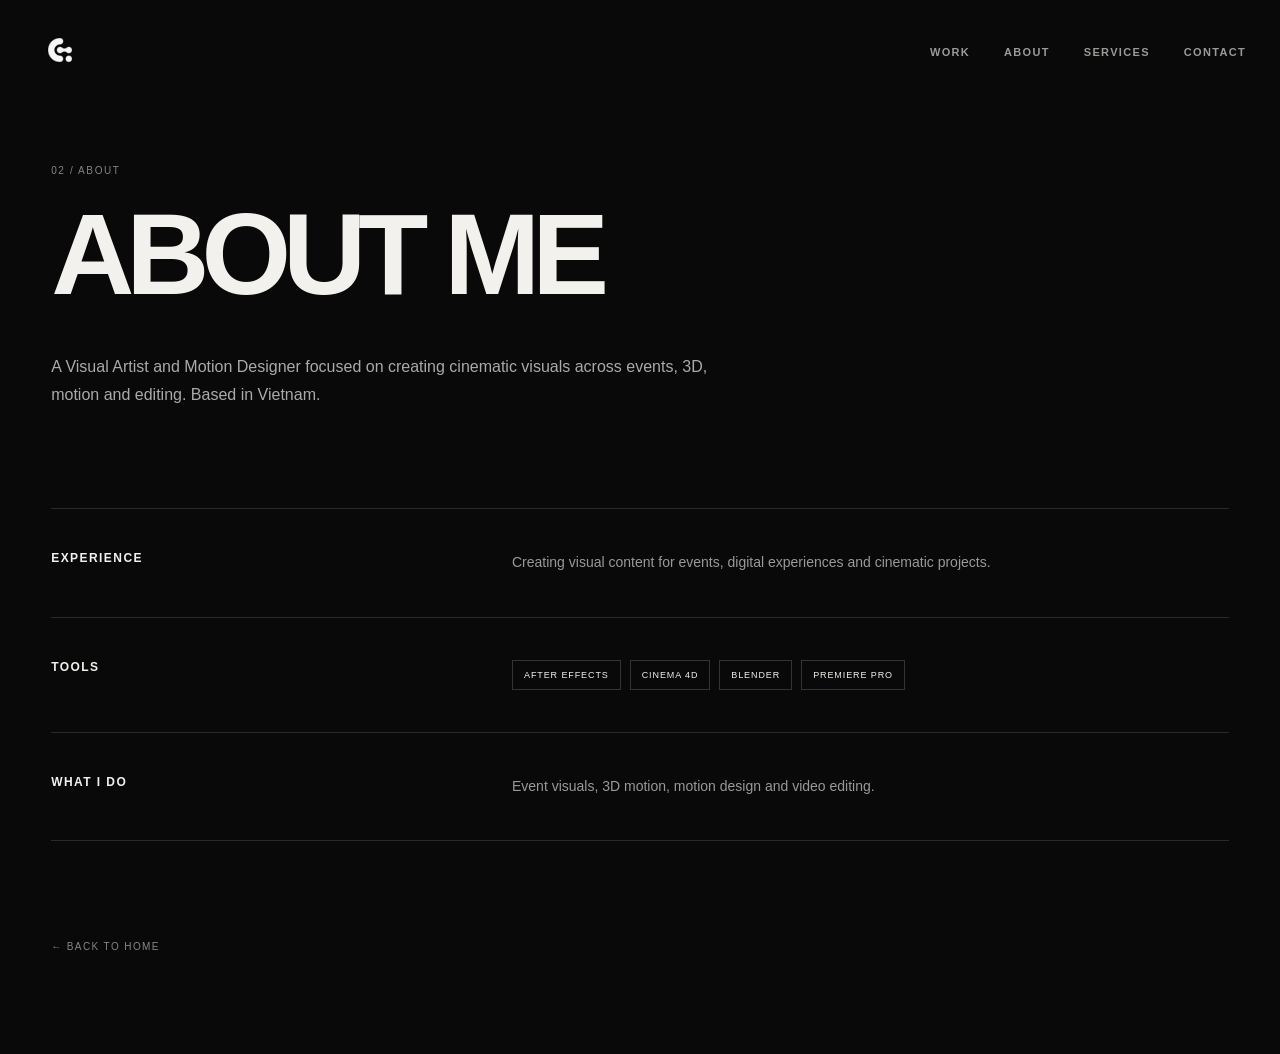
==== about.html @ a2da8839 "Update portfolio" ====
<!DOCTYPE html>
<html lang="en">
<head>
  <meta charset="UTF-8">
  <meta name="viewport" content="width=device-width, initial-scale=1.0">
  <title>About — Visual Artist</title>
  <link rel="stylesheet" href="style.css">
</head>
<body class="inner-page">
  <header class="nav">
    <a href="index.html"><img class="logo" src="assets/logo.png" alt="Logo"></a>
    <nav>
      <a href="index.html#work">WORK</a><a href="about.html">ABOUT</a><a href="services.html">SERVICES</a><a href="contact.html">CONTACT</a>
    </nav>
  </header>
  <main class="page-main">
    <div class="page-kicker">02 / ABOUT</div>
    <h1 class="page-title">ABOUT ME</h1>
    <p class="page-intro">A Visual Artist and Motion Designer focused on creating cinematic visuals across events, 3D, motion and editing. Based in Vietnam.</p>
    <div class="detail-list">
      <section class="detail-row">
        <h2>EXPERIENCE</h2>
        <p>Creating visual content for events, digital experiences and cinematic projects.</p>
      </section>
      <section class="detail-row">
        <h2>TOOLS</h2>
        <div class="tag-list"><span>AFTER EFFECTS</span><span>CINEMA 4D</span><span>BLENDER</span><span>PREMIERE PRO</span></div>
      </section>
      <section class="detail-row">
        <h2>WHAT I DO</h2>
        <p>Event visuals, 3D motion, motion design and video editing.</p>
      </section>
    </div>
    <a class="back-home" href="index.html">← BACK TO HOME</a>
  </main>
</body>
</html>
---- style.css ----
*{box-sizing:border-box;margin:0;padding:0}

:root{
  --bg:#090909;
  --fg:#f2f1ed;
  --muted:#858585;
  --line:#292929;
}

html{scroll-behavior:smooth}

body{
  background:var(--bg);
  color:var(--fg);
  font-family:Inter,Arial,sans-serif;
  overflow-x:hidden;
  cursor:default;
}

a{color:inherit;text-decoration:none;cursor:pointer}
button{font:inherit;color:inherit;background:none;border:0;cursor:pointer}

.noise{
  position:fixed;
  inset:0;
  pointer-events:none;
  z-index:100;
  opacity:.045;
  background-image:url("data:image/svg+xml,%3Csvg xmlns='http://www.w3.org/2000/svg'%3E%3Cfilter id='n'%3E%3CfeTurbulence type='fractalNoise' baseFrequency='.9' numOctaves='3' stitchTiles='stitch'/%3E%3C/filter%3E%3Crect width='100%25' height='100%25' filter='url(%23n)'/%3E%3C/svg%3E");
}

/* NAV — no CƯỜNG logo */
.nav{
  height:90px;
  padding:0 4vw;
  position:absolute;
  top:0;
  left:0;
  width:100%;
  z-index:20;
  display:flex;
  justify-content:flex-end;
  align-items:center;
}

.nav nav{
  display:flex;
  gap:34px;
  font-size:11px;
  font-weight:600;
  letter-spacing:.12em;
}

.nav nav a{
  opacity:.65;
  transition:opacity .25s ease;
}

.nav nav a:hover{opacity:1}

/* HERO */
.hero{
  min-height:100vh;
  padding:150px 4vw 55px;
  display:flex;
  flex-direction:column;
  justify-content:space-between;
  position:relative;
  overflow:hidden;
}

.hero-copy{
  position:relative;
  z-index:2;
}

.eyebrow{
  font-size:10px;
  letter-spacing:.16em;
  color:var(--muted);
  font-weight:600;
}

/*
  IMPORTANT:
  The three words have their own rows and generous line-height.
  VISUAL remains outline, but its stroke no longer crosses MAKE or MOVE.
*/
.hero-title{
  margin-top:48px;
  display:flex;
  flex-direction:column;
  align-items:flex-start;
  width:max-content;
  font-size:clamp(74px,12.5vw,185px);
  font-weight:800;
  letter-spacing:-.075em;
  line-height:.88;
}

.hero-title span{
  display:block;
  white-space:nowrap;
}

.hero-solid{
  color:var(--fg);
  -webkit-text-stroke:0;
  text-stroke:0;
}

.hero-outline{
  color:transparent;
  -webkit-text-stroke:1px rgba(242,241,237,.82);
  text-stroke:1px rgba(242,241,237,.82);
  margin-top:2px;
  margin-bottom:2px;
}

.hero-note{
  margin-top:48px;
  font-size:13px;
  color:#aaa;
  max-width:350px;
  line-height:1.6;
}

.hero-meta{
  display:flex;
  justify-content:space-between;
  font-size:10px;
  letter-spacing:.14em;
  color:var(--muted);
  position:relative;
  z-index:2;
}

.hero-shape{
  position:absolute;
  width:45vw;
  height:45vw;
  max-width:700px;
  max-height:700px;
  border:1px solid #333;
  border-radius:50%;
  right:-8vw;
  top:20%;
  animation:spin 20s linear infinite;
}

.hero-shape:after{
  content:"";
  position:absolute;
  inset:14%;
  border:1px solid #252525;
  border-radius:50%;
}

@keyframes spin{
  to{transform:rotate(360deg)}
}

/* FULL-WIDTH CONTINUOUS MARQUEE */
.ticker{
  width:100%;
  overflow:hidden;
  border-top:1px solid var(--line);
  border-bottom:1px solid var(--line);
  white-space:nowrap;
  padding:18px 0;
  font-size:12px;
  font-weight:600;
  letter-spacing:.13em;
}

.ticker-track{
  display:inline-flex;
  align-items:center;
  gap:20px;
  min-width:max-content;
  animation:tickerMove 22s linear infinite;
}

.ticker i{
  color:#555;
  font-style:normal;
}

@keyframes tickerMove{
  from{transform:translateX(0)}
  to{transform:translateX(-50%)}
}

/* CONTENT */
.section{padding:130px 4vw}

.section-head{
  display:flex;
  justify-content:space-between;
  border-bottom:1px solid var(--line);
  padding-bottom:18px;
  margin-bottom:45px;
  font-size:10px;
  color:var(--muted);
  letter-spacing:.1em;
}

.projects{
  display:grid;
  grid-template-columns:1fr 1fr;
  gap:80px 25px;
}

.project-large,.project-wide{grid-column:1/-1}

.project{cursor:pointer}

.project-media{
  height:55vh;
  position:relative;
  overflow:hidden;
  display:flex;
  align-items:center;
  justify-content:center;
  transition:transform .8s cubic-bezier(.2,.7,.2,1);
}

.project:not(.project-large):not(.project-wide) .project-media{height:70vh}

.project-media span{
  font-size:10px;
  letter-spacing:.15em;
  color:#666;
}

.project-media b{
  position:absolute;
  top:20px;
  right:20px;
  font-size:11px;
  color:#888;
}

.p1{background:radial-gradient(circle at 70% 30%,#333,#111 55%)}
.p2{background:linear-gradient(135deg,#202020,#090909)}
.p3{background:radial-gradient(circle,#292929,#0d0d0d 65%)}
.p4{background:linear-gradient(120deg,#090909,#303030)}

.project:hover .project-media{transform:scale(.985)}

.project-info{
  display:flex;
  justify-content:space-between;
  gap:20px;
  padding-top:15px;
  border-top:1px solid var(--line);
}

.project-info h2{font-size:13px}
.project-info p{font-size:10px;color:var(--muted);text-transform:uppercase}

/* ABOUT */
.about{border-top:1px solid var(--line)}

.about-grid{
  display:grid;
  grid-template-columns:1.4fr 1fr;
  gap:10vw;
}

.about h2,.contact h2{
  font-size:clamp(55px,8vw,120px);
  line-height:.88;
  letter-spacing:-.07em;
}

.about h2 span,.contact h2 span{
  color:transparent;
  -webkit-text-stroke:1px var(--fg);
  text-stroke:1px var(--fg);
}

.about-copy p{
  font-size:16px;
  line-height:1.7;
  color:#aaa;
  max-width:480px;
  margin-bottom:22px;
}

.skills{
  display:flex;
  flex-wrap:wrap;
  gap:8px;
  margin-top:40px;
}

.skills span{
  border:1px solid #333;
  padding:9px 11px;
  font-size:9px;
  letter-spacing:.1em;
}

/* CONTACT */
.contact{
  min-height:85vh;
  display:flex;
  flex-direction:column;
  justify-content:space-between;
  border-top:1px solid var(--line);
}

.contact h2{margin-top:70px}

.email{
  font-size:clamp(20px,3vw,42px);
  width:max-content;
  border-bottom:1px solid #777;
  padding-bottom:8px;
}

/* MODAL */
.project-modal{
  position:fixed;
  inset:0;
  background:#080808;
  z-index:150;
  transform:translateY(100%);
  transition:transform .7s cubic-bezier(.77,0,.18,1);
  overflow:auto;
  padding:100px 4vw;
}

.project-modal.open{transform:translateY(0)}

.modal-close{
  position:fixed;
  right:4vw;
  top:30px;
  font-size:10px;
  letter-spacing:.1em;
}

.modal-content{max-width:1200px;margin:auto}

.modal-title{
  font-size:clamp(50px,8vw,120px);
  letter-spacing:-.07em;
  margin:30px 0 50px;
}

.modal-media{
  height:60vh;
  background:#151515;
  display:flex;
  align-items:center;
  justify-content:center;
  color:#555;
  font-size:10px;
}

.modal-description{
  max-width:600px;
  color:#999;
  line-height:1.7;
  margin-top:25px;
}

footer{
  border-top:1px solid var(--line);
  padding:25px 4vw;
  display:flex;
  justify-content:space-between;
  font-size:9px;
  color:#777;
  letter-spacing:.1em;
}

/* INNER PAGES */
.inner-page .nav{position:fixed;inset:0 0 auto 0;height:auto;padding:24px 34px;justify-content:space-between;background:none;mix-blend-mode:difference}
.inner-page .nav>a{display:block}
.inner-page .logo{width:52px;height:52px;object-fit:contain}
.inner-page .page-main{min-height:100vh;padding:165px 4vw 100px}
.inner-page .page-kicker{font-size:10px;letter-spacing:.16em;color:var(--muted);margin-bottom:28px}
.inner-page .page-title{font-size:clamp(58px,9vw,135px);line-height:.88;letter-spacing:-.07em;font-weight:800}
.inner-page .page-intro{max-width:680px;margin:48px 0 100px;color:#aaa;font-size:16px;line-height:1.7}
.inner-page .detail-list{border-top:1px solid var(--line)}
.inner-page .detail-row{display:grid;grid-template-columns:1fr 2fr;gap:8vw;padding:42px 0;border-bottom:1px solid var(--line)}
.inner-page .detail-row h2{font-size:12px;letter-spacing:.12em;font-weight:600}
.inner-page .detail-row p{max-width:650px;color:#999;line-height:1.7;font-size:14px}
.inner-page .tag-list{display:flex;flex-wrap:wrap;gap:9px}
.inner-page .tag-list span{border:1px solid #333;padding:9px 11px;font-size:9px;letter-spacing:.1em}
.inner-page .service-list{margin-top:100px;border-top:1px solid var(--line)}
.inner-page .service-item{display:grid;grid-template-columns:70px 1fr 1fr;gap:4vw;padding:42px 0;border-bottom:1px solid var(--line);align-items:start}
.inner-page .service-item .number{font-size:10px;color:#666}
.inner-page .service-item h2{font-size:22px;font-weight:500}
.inner-page .service-item p{color:#999;line-height:1.7;font-size:14px}
.inner-page .contact-links{margin-top:100px;border-top:1px solid var(--line)}
.inner-page .contact-link{display:flex;justify-content:space-between;padding:28px 0;border-bottom:1px solid var(--line);font-size:12px;letter-spacing:.12em}
.inner-page .contact-link span:last-child{color:#777}
.inner-page .contact-cta{display:inline-block;margin-top:90px;font-size:clamp(32px,6vw,90px);line-height:1;border-bottom:1px solid #777;padding-bottom:12px}
.inner-page .back-home{display:inline-block;margin-top:100px;color:var(--muted);font-size:10px;letter-spacing:.14em}

@media(max-width:700px){
  .inner-page .nav{height:auto;padding:18px}
  .inner-page .nav nav{display:flex;gap:14px;font-size:8px}
  .inner-page .logo{width:44px;height:44px}
  .inner-page .page-main{padding:130px 18px 70px}
  .inner-page .page-intro{margin:36px 0 70px;font-size:14px}
  .inner-page .detail-row,.inner-page .service-item{grid-template-columns:1fr;gap:18px;padding:32px 0}
  .inner-page .service-list,.inner-page .contact-links{margin-top:70px}
  .inner-page .contact-cta,.inner-page .back-home{margin-top:70px}
}

/* MOBILE */
@media(max-width:700px){
  .nav{height:70px}
  .nav nav{display:none}

  .hero{
    padding-top:120px;
  }

  .hero-title{
    font-size:21.5vw;
    line-height:.9;
    margin-top:35px;
  }

  .hero-outline{
    -webkit-text-stroke:.8px rgba(242,241,237,.82);
  }

  .hero-shape{
    width:90vw;
    height:90vw;
    top:35%;
    right:-35%;
  }

  .section{padding:90px 5vw}
  .projects{display:block}
  .project{margin-bottom:60px}
  .project-media,
  .project:not(.project-large):not(.project-wide) .project-media{height:58vh}

  .project-info{display:block}
  .project-info p{margin-top:8px}

  .about-grid{display:block}
  .about h2{margin-bottom:60px}

  .contact{min-height:75vh}
  .contact h2{font-size:15vw}
  .email{font-size:7vw}

  footer{
    gap:20px;
    flex-wrap:wrap;
  }
}
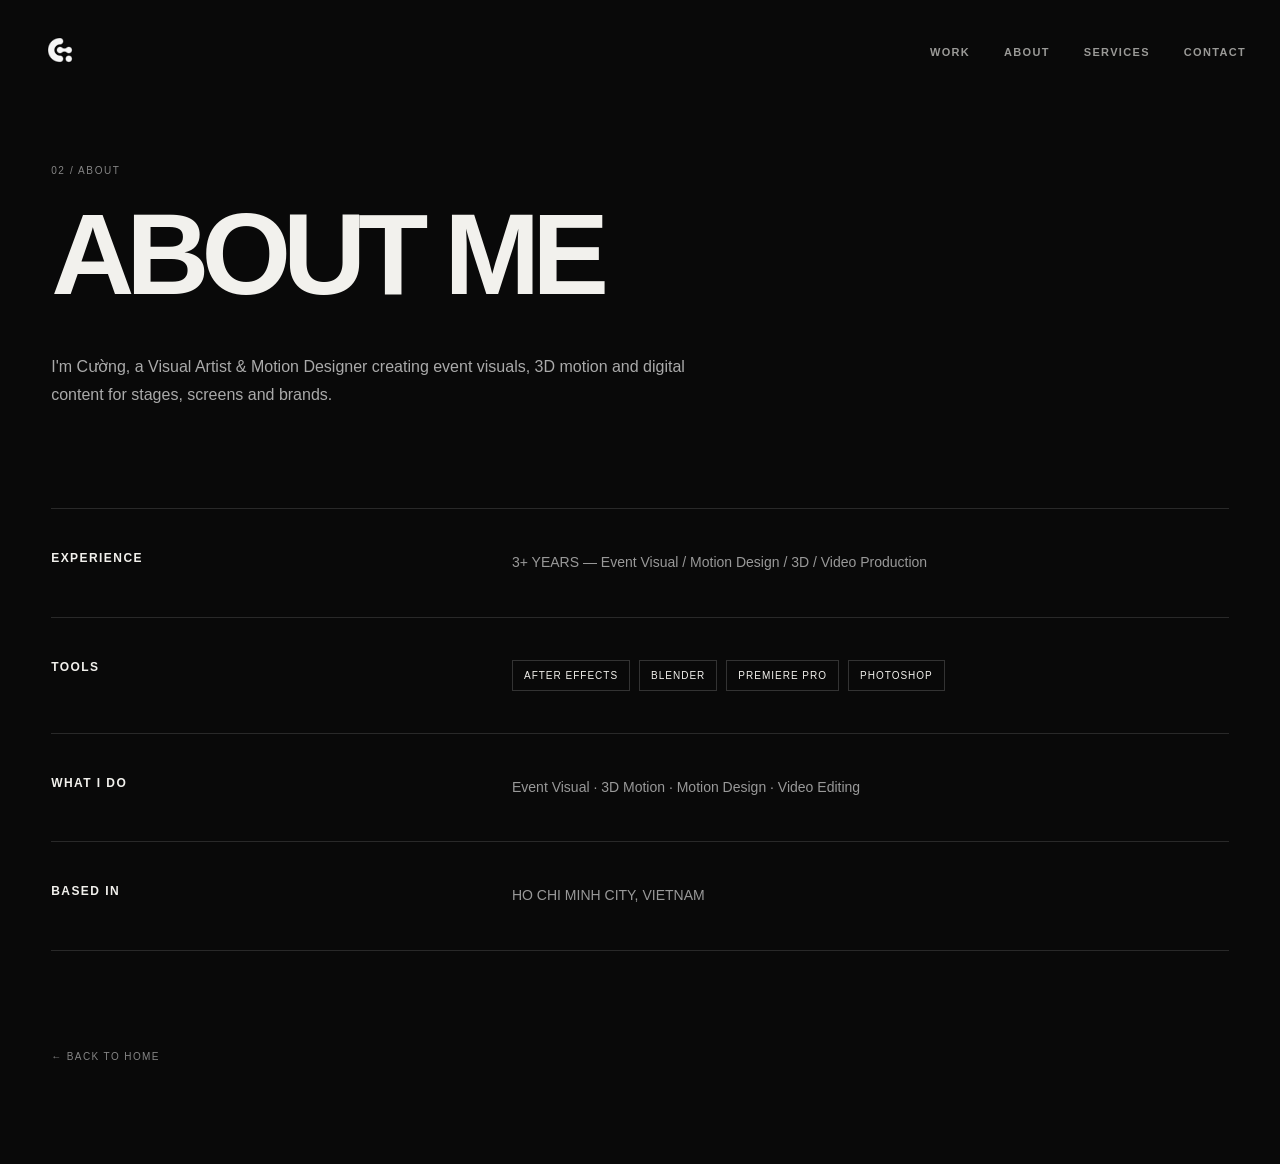
==== commit 42e26341: "change" ====
--- a/about.html
+++ b/about.html
@@ -16,19 +16,23 @@
   <main class="page-main">
     <div class="page-kicker">02 / ABOUT</div>
     <h1 class="page-title">ABOUT ME</h1>
-    <p class="page-intro">A Visual Artist and Motion Designer focused on creating cinematic visuals across events, 3D, motion and editing. Based in Vietnam.</p>
+    <p class="page-intro">I'm Cường, a Visual Artist &amp; Motion Designer creating event visuals, 3D motion and digital content for stages, screens and brands.</p>
     <div class="detail-list">
       <section class="detail-row">
         <h2>EXPERIENCE</h2>
-        <p>Creating visual content for events, digital experiences and cinematic projects.</p>
+        <p>3+ YEARS — Event Visual / Motion Design / 3D / Video Production</p>
       </section>
       <section class="detail-row">
         <h2>TOOLS</h2>
-        <div class="tag-list"><span>AFTER EFFECTS</span><span>CINEMA 4D</span><span>BLENDER</span><span>PREMIERE PRO</span></div>
+        <div class="tag-list"><span>AFTER EFFECTS</span><span>BLENDER</span><span>PREMIERE PRO</span><span>PHOTOSHOP</span></div>
       </section>
       <section class="detail-row">
         <h2>WHAT I DO</h2>
-        <p>Event visuals, 3D motion, motion design and video editing.</p>
+        <p>Event Visual · 3D Motion · Motion Design · Video Editing</p>
+      </section>
+      <section class="detail-row">
+        <h2>BASED IN</h2>
+        <p>HO CHI MINH CITY, VIETNAM</p>
       </section>
     </div>
     <a class="back-home" href="index.html">← BACK TO HOME</a>
--- a/style.css
+++ b/style.css
@@ -390,7 +390,7 @@
 .inner-page .detail-row h2{font-size:12px;letter-spacing:.12em;font-weight:600}
 .inner-page .detail-row p{max-width:650px;color:#999;line-height:1.7;font-size:14px}
 .inner-page .tag-list{display:flex;flex-wrap:wrap;gap:9px}
-.inner-page .tag-list span{border:1px solid #333;padding:9px 11px;font-size:9px;letter-spacing:.1em}
+.inner-page .tag-list span{border:1px solid #333;padding:9px 11px;font-size:10px;letter-spacing:.1em}
 .inner-page .service-list{margin-top:100px;border-top:1px solid var(--line)}
 .inner-page .service-item{display:grid;grid-template-columns:70px 1fr 1fr;gap:4vw;padding:42px 0;border-bottom:1px solid var(--line);align-items:start}
 .inner-page .service-item .number{font-size:10px;color:#666}
@@ -404,7 +404,7 @@
 
 @media(max-width:700px){
   .inner-page .nav{height:auto;padding:18px}
-  .inner-page .nav nav{display:flex;gap:14px;font-size:8px}
+  .inner-page .nav nav{display:flex;gap:14px;font-size:10px}
   .inner-page .logo{width:44px;height:44px}
   .inner-page .page-main{padding:130px 18px 70px}
   .inner-page .page-intro{margin:36px 0 70px;font-size:14px}
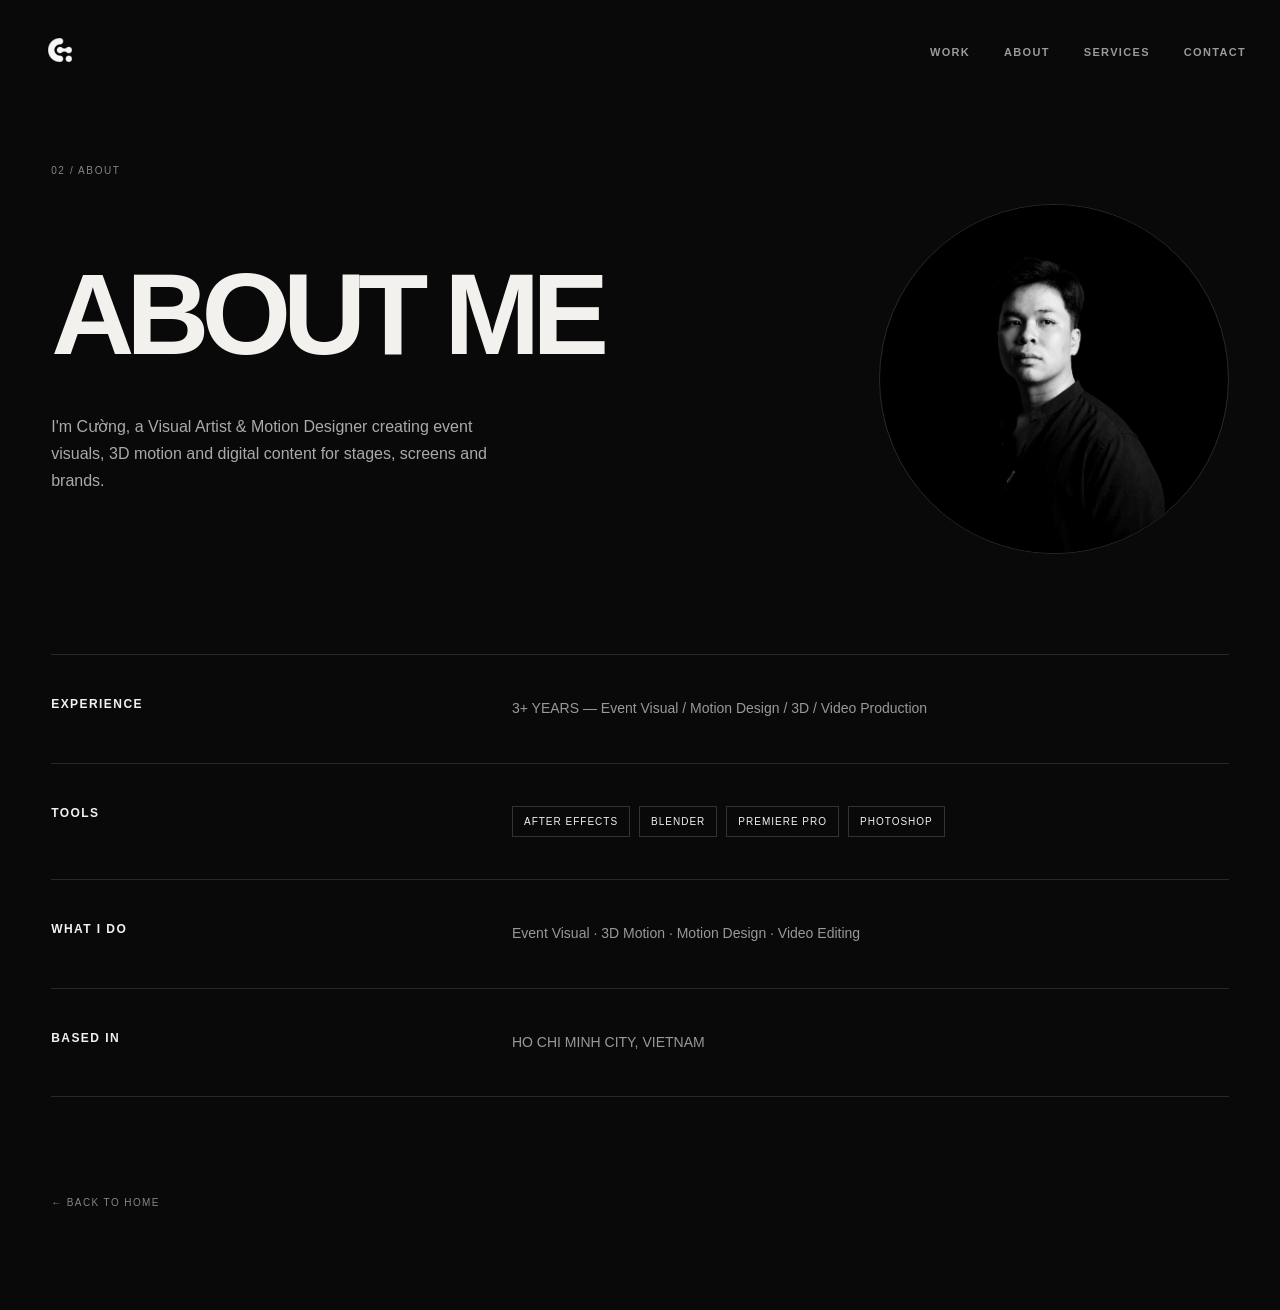
==== commit 0b775ef2: "Update About Me layout" ====
--- a/about.html
+++ b/about.html
@@ -15,8 +15,15 @@
   </header>
   <main class="page-main">
     <div class="page-kicker">02 / ABOUT</div>
-    <h1 class="page-title">ABOUT ME</h1>
-    <p class="page-intro">I'm Cường, a Visual Artist &amp; Motion Designer creating event visuals, 3D motion and digital content for stages, screens and brands.</p>
+    <div class="about-intro">
+      <div class="about-copy">
+        <h1 class="page-title">ABOUT ME</h1>
+        <p class="page-intro">I'm Cường, a Visual Artist &amp; Motion Designer creating event visuals, 3D motion and digital content for stages, screens and brands.</p>
+      </div>
+      <figure class="about-portrait">
+        <img src="assets/image/hinh.png" alt="Portrait of Cường" decoding="async">
+      </figure>
+    </div>
     <div class="detail-list">
       <section class="detail-row">
         <h2>EXPERIENCE</h2>
--- a/style.css
+++ b/style.css
@@ -385,6 +385,10 @@
 .inner-page .page-kicker{font-size:10px;letter-spacing:.16em;color:var(--muted);margin-bottom:28px}
 .inner-page .page-title{font-size:clamp(58px,9vw,135px);line-height:.88;letter-spacing:-.07em;font-weight:800}
 .inner-page .page-intro{max-width:680px;margin:48px 0 100px;color:#aaa;font-size:16px;line-height:1.7}
+.inner-page .about-intro{display:grid;grid-template-columns:minmax(0,1.7fr) minmax(240px,1fr);gap:8vw;align-items:center;margin-bottom:100px}
+.inner-page .about-intro .page-intro{max-width:460px;margin:48px 0 0}
+.inner-page .about-portrait{width:350px;max-width:100%;aspect-ratio:1;margin:0;justify-self:end;border:1px solid var(--line);border-radius:50%;background:#000;overflow:hidden}
+.inner-page .about-portrait img{display:block;width:100%;height:100%;object-fit:contain;object-position:center}
 .inner-page .detail-list{border-top:1px solid var(--line)}
 .inner-page .detail-row{display:grid;grid-template-columns:1fr 2fr;gap:8vw;padding:42px 0;border-bottom:1px solid var(--line)}
 .inner-page .detail-row h2{font-size:12px;letter-spacing:.12em;font-weight:600}
@@ -408,6 +412,9 @@
   .inner-page .logo{width:44px;height:44px}
   .inner-page .page-main{padding:130px 18px 70px}
   .inner-page .page-intro{margin:36px 0 70px;font-size:14px}
+  .inner-page .about-intro{grid-template-columns:1fr;gap:42px;align-items:start;margin-bottom:70px}
+  .inner-page .about-intro .page-intro{max-width:460px;margin:36px 0 0}
+  .inner-page .about-portrait{width:min(68vw,240px);justify-self:center;transform:none}
   .inner-page .detail-row,.inner-page .service-item{grid-template-columns:1fr;gap:18px;padding:32px 0}
   .inner-page .service-list,.inner-page .contact-links{margin-top:70px}
   .inner-page .contact-cta,.inner-page .back-home{margin-top:70px}
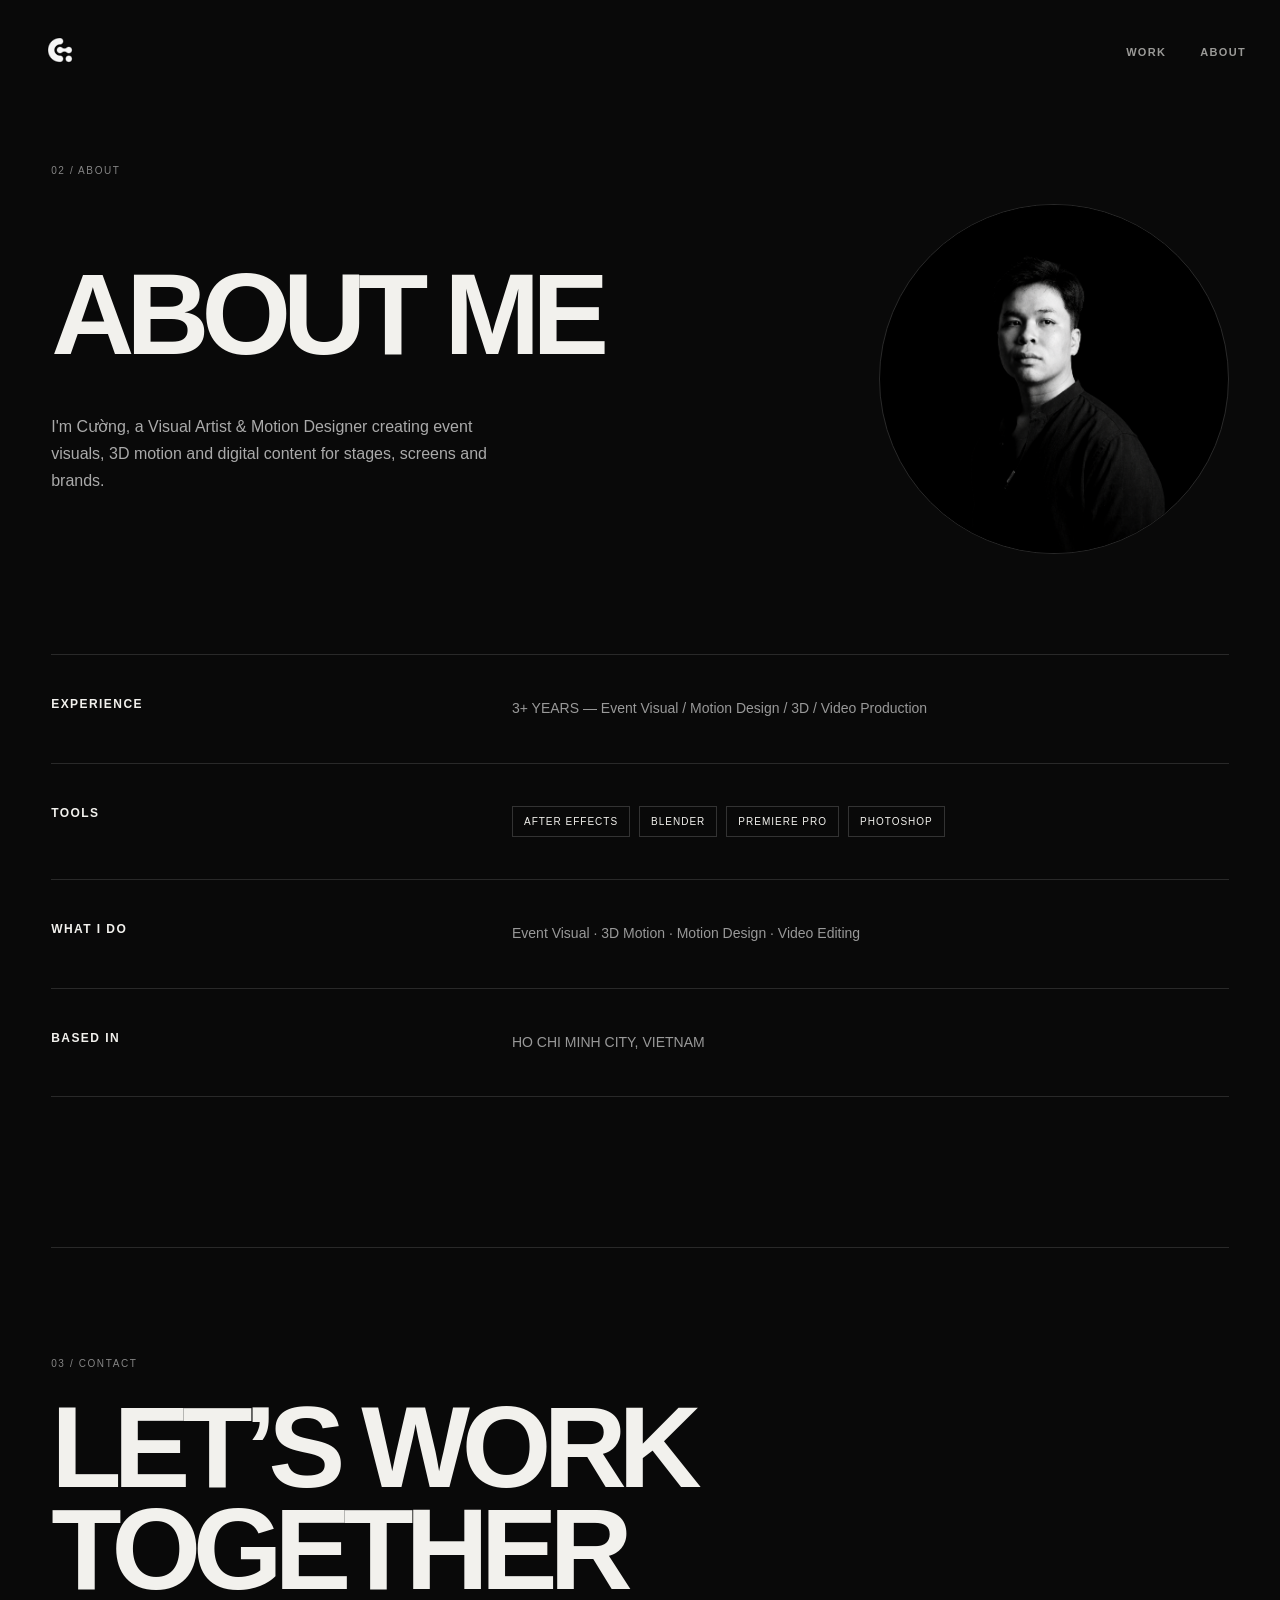
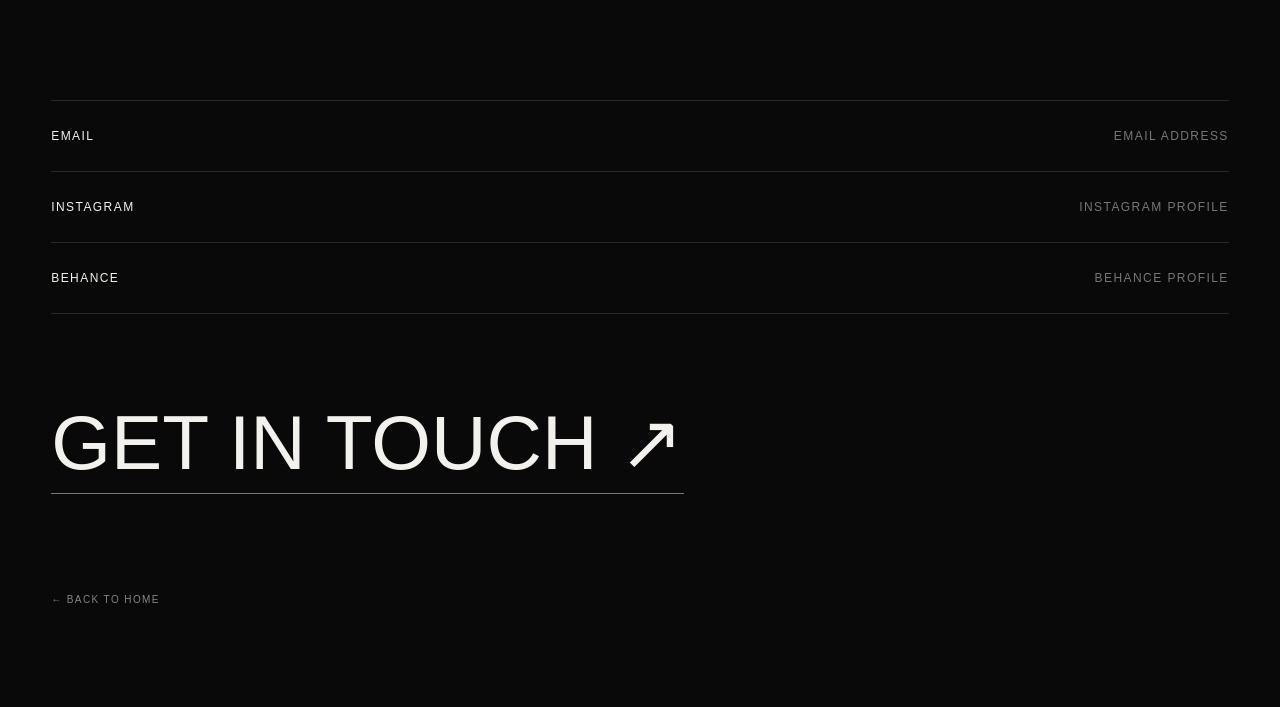
==== commit 53b1981d: "Update" ====
--- a/about.html
+++ b/about.html
@@ -10,7 +10,7 @@
   <header class="nav">
     <a href="index.html"><img class="logo" src="assets/logo.png" alt="Logo"></a>
     <nav>
-      <a href="index.html#work">WORK</a><a href="about.html">ABOUT</a><a href="services.html">SERVICES</a><a href="contact.html">CONTACT</a>
+      <a href="index.html#work">WORK</a><a href="about.html">ABOUT</a>
     </nav>
   </header>
   <main class="page-main">
@@ -42,6 +42,16 @@
         <p>HO CHI MINH CITY, VIETNAM</p>
       </section>
     </div>
+    <section class="about-contact" aria-labelledby="about-contact-title">
+      <div class="page-kicker">03 / CONTACT</div>
+      <h2 class="page-title" id="about-contact-title">LET’S WORK<br>TOGETHER</h2>
+      <div class="contact-links">
+        <div class="contact-link"><span>EMAIL</span><span>EMAIL ADDRESS</span></div>
+        <div class="contact-link"><span>INSTAGRAM</span><span>INSTAGRAM PROFILE</span></div>
+        <div class="contact-link"><span>BEHANCE</span><span>BEHANCE PROFILE</span></div>
+      </div>
+      <a class="contact-cta" href="mailto:">GET IN TOUCH ↗</a>
+    </section>
     <a class="back-home" href="index.html">← BACK TO HOME</a>
   </main>
 </body>
--- a/style.css
+++ b/style.css
@@ -404,6 +404,8 @@
 .inner-page .contact-link{display:flex;justify-content:space-between;padding:28px 0;border-bottom:1px solid var(--line);font-size:12px;letter-spacing:.12em}
 .inner-page .contact-link span:last-child{color:#777}
 .inner-page .contact-cta{display:inline-block;margin-top:90px;font-size:clamp(32px,6vw,90px);line-height:1;border-bottom:1px solid #777;padding-bottom:12px}
+.inner-page .about-contact{margin-top:150px;padding-top:110px;border-top:1px solid var(--line)}
+.inner-page .about-contact .page-kicker{margin-bottom:28px}
 .inner-page .back-home{display:inline-block;margin-top:100px;color:var(--muted);font-size:10px;letter-spacing:.14em}
 
 @media(max-width:700px){
@@ -417,6 +419,9 @@
   .inner-page .about-portrait{width:min(68vw,240px);justify-self:center;transform:none}
   .inner-page .detail-row,.inner-page .service-item{grid-template-columns:1fr;gap:18px;padding:32px 0}
   .inner-page .service-list,.inner-page .contact-links{margin-top:70px}
+  .inner-page .about-contact{margin-top:100px;padding-top:70px}
+  .inner-page .contact-link{gap:24px;font-size:10px}
+  .inner-page .contact-link span:last-child{text-align:right}
   .inner-page .contact-cta,.inner-page .back-home{margin-top:70px}
 }
 
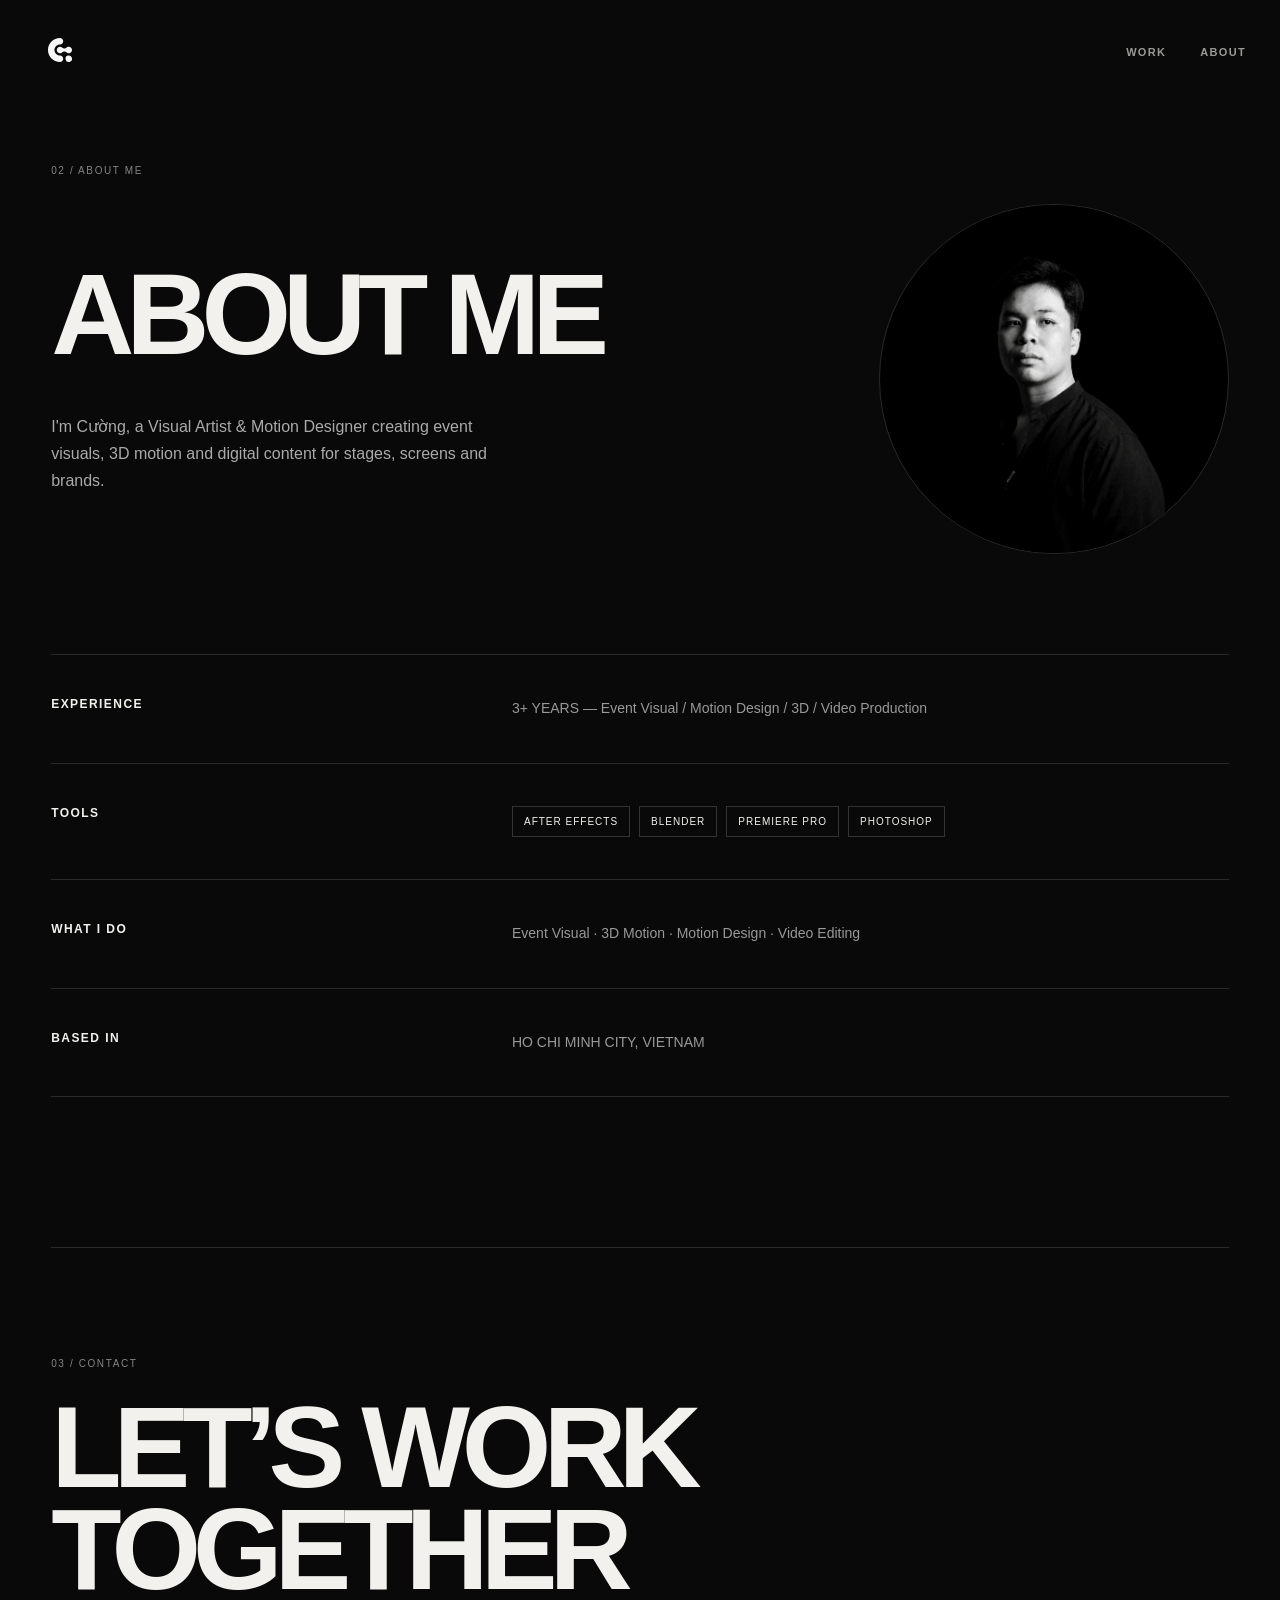
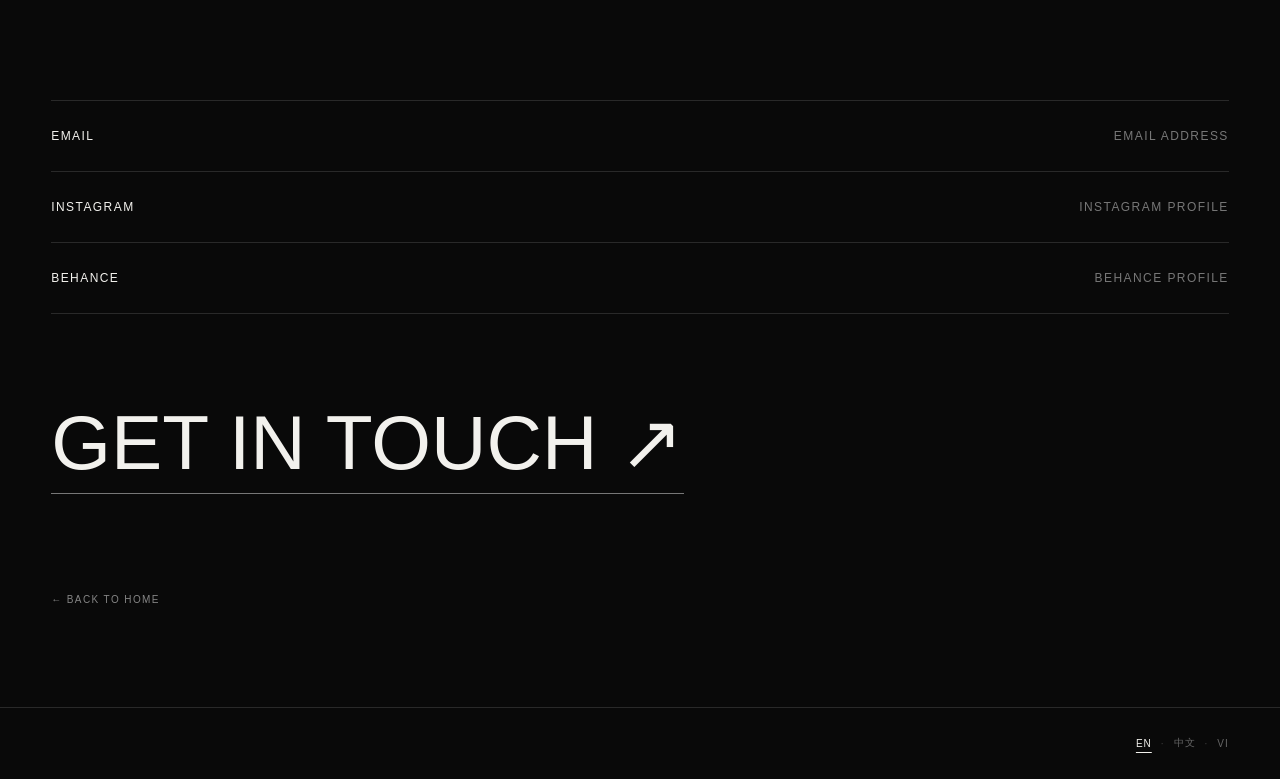
==== commit 6243215a: "Update" ====
--- a/about.html
+++ b/about.html
@@ -8,17 +8,17 @@
 </head>
 <body class="inner-page">
   <header class="nav">
-    <a href="index.html"><img class="logo" src="assets/logo.png" alt="Logo"></a>
+    <a href="index.html"><img class="logo" src="assets/LogoC.svg" alt="Logo"></a>
     <nav>
-      <a href="index.html#work">WORK</a><a href="about.html">ABOUT</a>
+      <a href="index.html#work" data-i18n="work">WORK</a><a href="about.html" data-i18n="about">ABOUT</a>
     </nav>
   </header>
   <main class="page-main">
-    <div class="page-kicker">02 / ABOUT</div>
+    <div class="page-kicker" data-i18n="aboutKicker">02 / ABOUT ME</div>
     <div class="about-intro">
       <div class="about-copy">
-        <h1 class="page-title">ABOUT ME</h1>
-        <p class="page-intro">I'm Cường, a Visual Artist &amp; Motion Designer creating event visuals, 3D motion and digital content for stages, screens and brands.</p>
+        <h1 class="page-title" data-i18n="aboutTitle">ABOUT ME</h1>
+        <p class="page-intro" data-i18n="aboutIntro">I'm Cường, a Visual Artist &amp; Motion Designer creating event visuals, 3D motion and digital content for stages, screens and brands.</p>
       </div>
       <figure class="about-portrait">
         <img src="assets/image/hinh.png" alt="Portrait of Cường" decoding="async">
@@ -26,33 +26,37 @@
     </div>
     <div class="detail-list">
       <section class="detail-row">
-        <h2>EXPERIENCE</h2>
-        <p>3+ YEARS — Event Visual / Motion Design / 3D / Video Production</p>
+        <h2 data-i18n="experience">EXPERIENCE</h2>
+        <p data-i18n="experienceText">3+ YEARS — Event Visual / Motion Design / 3D / Video Production</p>
       </section>
       <section class="detail-row">
-        <h2>TOOLS</h2>
+        <h2 data-i18n="tools">TOOLS</h2>
         <div class="tag-list"><span>AFTER EFFECTS</span><span>BLENDER</span><span>PREMIERE PRO</span><span>PHOTOSHOP</span></div>
       </section>
       <section class="detail-row">
-        <h2>WHAT I DO</h2>
-        <p>Event Visual · 3D Motion · Motion Design · Video Editing</p>
+        <h2 data-i18n="whatIDo">WHAT I DO</h2>
+        <p data-i18n="whatIDoText">Event Visual · 3D Motion · Motion Design · Video Editing</p>
       </section>
       <section class="detail-row">
-        <h2>BASED IN</h2>
-        <p>HO CHI MINH CITY, VIETNAM</p>
+        <h2 data-i18n="basedIn">BASED IN</h2>
+        <p data-i18n="location">HO CHI MINH CITY, VIETNAM</p>
       </section>
     </div>
     <section class="about-contact" aria-labelledby="about-contact-title">
-      <div class="page-kicker">03 / CONTACT</div>
-      <h2 class="page-title" id="about-contact-title">LET’S WORK<br>TOGETHER</h2>
+      <div class="page-kicker" data-i18n="contactKicker">03 / CONTACT</div>
+      <h2 class="page-title" id="about-contact-title" data-i18n="contactTitle" data-i18n-html>LET’S WORK<br>TOGETHER</h2>
       <div class="contact-links">
-        <div class="contact-link"><span>EMAIL</span><span>EMAIL ADDRESS</span></div>
-        <div class="contact-link"><span>INSTAGRAM</span><span>INSTAGRAM PROFILE</span></div>
-        <div class="contact-link"><span>BEHANCE</span><span>BEHANCE PROFILE</span></div>
+        <div class="contact-link"><span data-i18n="email">EMAIL</span><span data-i18n="emailAddress">EMAIL ADDRESS</span></div>
+        <div class="contact-link"><span>INSTAGRAM</span><span data-i18n="instagramProfile">INSTAGRAM PROFILE</span></div>
+        <div class="contact-link"><span>BEHANCE</span><span data-i18n="behanceProfile">BEHANCE PROFILE</span></div>
       </div>
-      <a class="contact-cta" href="mailto:">GET IN TOUCH ↗</a>
+      <a class="contact-cta" href="mailto:" data-i18n="getInTouch">GET IN TOUCH ↗</a>
     </section>
-    <a class="back-home" href="index.html">← BACK TO HOME</a>
+    <a class="back-home" href="index.html" data-i18n="backHome">← BACK TO HOME</a>
   </main>
+  <footer class="site-footer">
+    <div class="lang-switcher" aria-label="Language selector"><button type="button" data-lang="en">EN</button><span class="lang-separator">·</span><button type="button" data-lang="zh" lang="zh-CN">中文</button><span class="lang-separator">·</span><button type="button" data-lang="vi">VI</button></div>
+  </footer>
+  <script src="i18n.js"></script>
 </body>
 </html>
--- a/style.css
+++ b/style.css
@@ -380,6 +380,13 @@
 /* INNER PAGES */
 .inner-page .nav{position:fixed;inset:0 0 auto 0;height:auto;padding:24px 34px;justify-content:space-between;background:none;mix-blend-mode:difference}
 .inner-page .nav>a{display:block}
+.inner-page .nav nav{align-items:center}
+.site-footer{min-height:72px;padding:0 4vw;display:flex;align-items:center;justify-content:flex-end}
+.lang-switcher{display:flex;align-items:center;gap:9px;font-size:10px;letter-spacing:.1em}
+.lang-switcher button{appearance:none;border:0;background:transparent;padding:6px 0;color:#666;font-family:Arial,"Microsoft YaHei","PingFang SC",sans-serif;font-size:inherit;letter-spacing:inherit;transition:color .2s ease}
+.lang-switcher button:hover,.lang-switcher button.active{color:var(--fg)}
+.lang-switcher button.active{text-decoration:underline;text-decoration-thickness:1px;text-underline-offset:5px}
+.lang-separator{color:#3f3f3f}
 .inner-page .logo{width:52px;height:52px;object-fit:contain}
 .inner-page .page-main{min-height:100vh;padding:165px 4vw 100px}
 .inner-page .page-kicker{font-size:10px;letter-spacing:.16em;color:var(--muted);margin-bottom:28px}
@@ -411,6 +418,7 @@
 @media(max-width:700px){
   .inner-page .nav{height:auto;padding:18px}
   .inner-page .nav nav{display:flex;gap:14px;font-size:10px}
+  .site-footer{min-height:76px;padding:0 18px;justify-content:center}.lang-switcher{gap:12px;font-size:11px}
   .inner-page .logo{width:44px;height:44px}
   .inner-page .page-main{padding:130px 18px 70px}
   .inner-page .page-intro{margin:36px 0 70px;font-size:14px}
